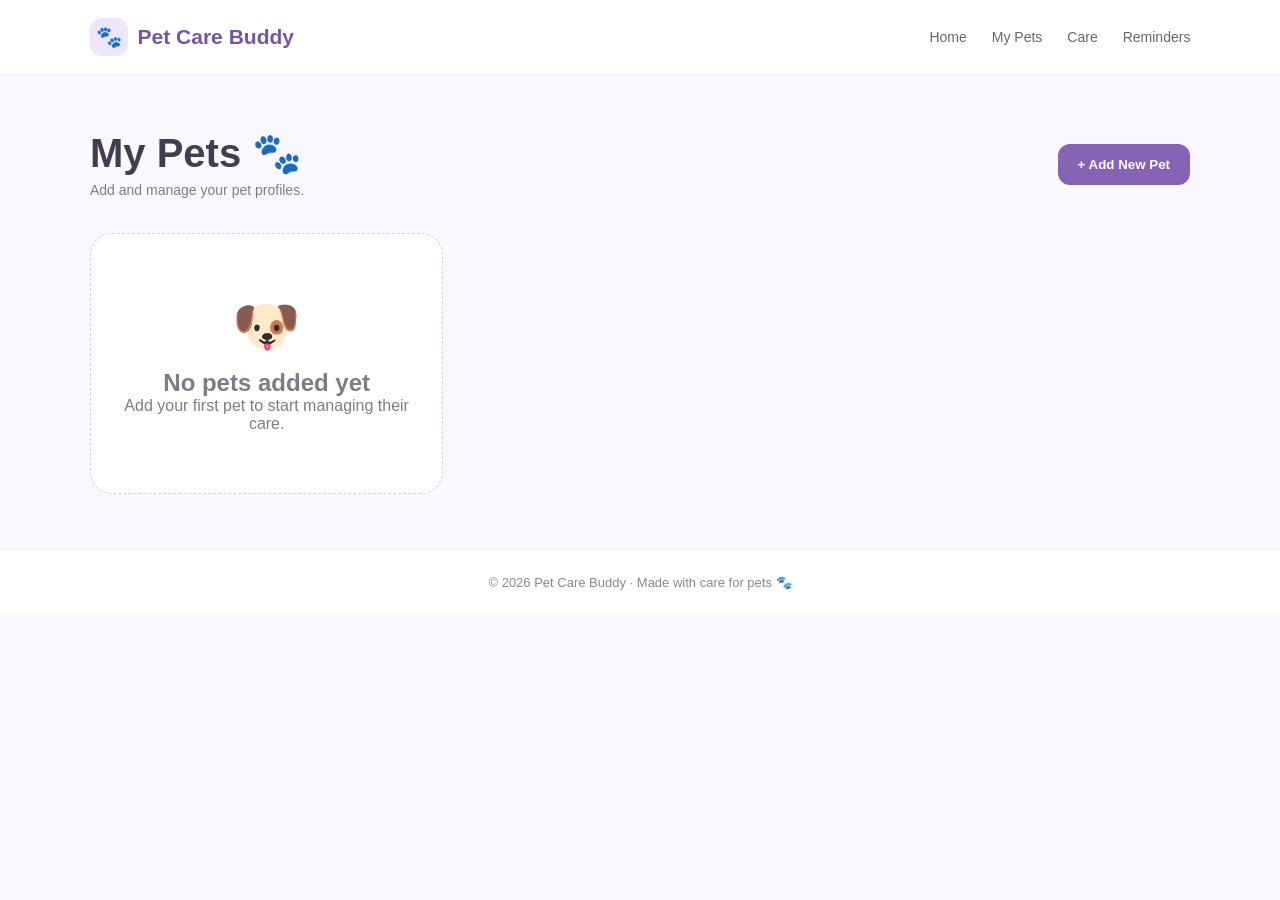
==== care.html @ ac73e5a1 "Create care.html" ====
<!DOCTYPE html>
<html lang="en">
<head>
<meta charset="UTF-8">
<meta name="viewport" content="width=device-width, initial-scale=1.0">
<title>My Pets | Pet Care Buddy</title>

<style>
*{box-sizing:border-box;margin:0;padding:0;font-family:Arial,sans-serif}

body{
  background:#faf8ff;
  color:#514b5f;
}

header{
  padding:18px 7%;
  background:white;
  border-bottom:1px solid #eee8fa;
  display:flex;
  align-items:center;
  justify-content:space-between;
}

.logo{
  display:flex;
  align-items:center;
  gap:10px;
  color:#7655a8;
  font-size:21px;
  font-weight:700;
}

.logo-icon{
  width:38px;
  height:38px;
  border-radius:12px;
  background:#eee5ff;
  display:flex;
  align-items:center;
  justify-content:center;
}

nav{
  display:flex;
  gap:25px;
}

nav a{
  text-decoration:none;
  color:#696272;
  font-size:14px;
}

.container{
  width:86%;
  max-width:1100px;
  margin:auto;
  padding:55px 0;
}

.top{
  display:flex;
  justify-content:space-between;
  align-items:center;
  margin-bottom:35px;
  gap:20px;
}

h1{
  color:#443c50;
  font-size:40px;
}

.subtitle{
  color:#817a88;
  margin-top:5px;
  font-size:14px;
}

.add-btn{
  border:0;
  background:#8664b5;
  color:white;
  padding:13px 20px;
  border-radius:12px;
  font-weight:600;
  cursor:pointer;
}

.add-btn:hover{
  background:#7655a8;
}

.pets{
  display:grid;
  grid-template-columns:repeat(3,1fr);
  gap:20px;
}

.pet-card{
  background:white;
  border:1px solid #eee8f7;
  border-radius:22px;
  padding:20px;
  box-shadow:0 5px 18px rgba(91,67,120,.04);
}

.pet-photo{
  height:180px;
  border-radius:17px;
  background:#eee5ff;
  display:flex;
  align-items:center;
  justify-content:center;
  font-size:80px;
  margin-bottom:17px;
}

.pet-card h2{
  color:#4c4555;
  font-size:21px;
}

.pet-info{
  color:#817a88;
  font-size:13px;
  margin:5px 0 15px;
}

.view{
  width:100%;
  border:0;
  background:#f1ebfb;
  color:#7655a8;
  padding:11px;
  border-radius:10px;
  font-weight:600;
  cursor:pointer;
}

.view:hover{
  background:#e8def7;
}

.empty{
  text-align:center;
  background:white;
  border:1px dashed #d8cbea;
  border-radius:22px;
  padding:60px 20px;
  color:#817a88;
}

.empty span{
  font-size:55px;
  display:block;
  margin-bottom:10px;
}

.modal{
  display:none;
  position:fixed;
  inset:0;
  background:rgba(54,42,67,.35);
  align-items:center;
  justify-content:center;
  padding:20px;
}

.modal-box{
  width:100%;
  max-width:450px;
  background:white;
  border-radius:24px;
  padding:28px;
}

.modal-box h2{
  color:#443c50;
  margin-bottom:20px;
}

input,select{
  width:100%;
  padding:12px;
  margin-bottom:13px;
  border:1px solid #ded4ef;
  border-radius:10px;
  outline:none;
  color:#514b5f;
}

.save{
  width:100%;
  border:0;
  padding:13px;
  border-radius:11px;
  background:#8664b5;
  color:white;
  font-weight:600;
  cursor:pointer;
}

.close{
  width:100%;
  margin-top:8px;
  padding:11px;
  border:0;
  background:#f3eef9;
  color:#7655a8;
  border-radius:10px;
  cursor:pointer;
}

footer{
  text-align:center;
  padding:25px;
  background:white;
  border-top:1px solid #eee8f7;
  color:#8b8492;
  font-size:13px;
}

@media(max-width:800px){
  nav{display:none}
  .pets{grid-template-columns:repeat(2,1fr)}
}

@media(max-width:550px){
  .container{width:90%}
  .top{flex-direction:column;align-items:flex-start}
  .add-btn{width:100%}
  .pets{grid-template-columns:1fr}
  h1{font-size:32px}
}
</style>
</head>

<body>

<header>
  <div class="logo">
    <div class="logo-icon">🐾</div>
    Pet Care Buddy
  </div>

  <nav>
    <a href="index.html">Home</a>
    <a href="my-pet.html">My Pets</a>
    <a href="care.html">Care</a>
    <a href="reminders.html">Reminders</a>
  </nav>
</header>

<main class="container">

  <div class="top">
    <div>
      <h1>My Pets 🐾</h1>
      <p class="subtitle">Add and manage your pet profiles.</p>
    </div>

    <button class="add-btn" onclick="openModal()">
      + Add New Pet
    </button>
  </div>

  <div id="pets" class="pets"></div>

</main>

<footer>
  © 2026 Pet Care Buddy · Made with care for pets 🐾
</footer>

<div class="modal" id="modal">

  <div class="modal-box">

    <h2>Add New Pet 🐾</h2>

    <input id="name" type="text" placeholder="Pet name">

    <select id="type">
      <option value="">Select pet type</option>
      <option>Dog</option>
      <option>Cat</option>
      <option>Rabbit</option>
      <option>Bird</option>
      <option>Other</option>
    </select>

    <input id="breed" type="text" placeholder="Breed">

    <input id="age" type="number" placeholder="Age">

    <select id="gender">
      <option value="">Select gender</option>
      <option>Male</option>
      <option>Female</option>
    </select>

    <button class="save" onclick="savePet()">Save Pet</button>
    <button class="close" onclick="closeModal()">Cancel</button>

  </div>

</div>

<script>

function openModal(){
  document.getElementById("modal").style.display="flex";
}

function closeModal(){
  document.getElementById("modal").style.display="none";
}

function savePet(){

  const name=document.getElementById("name").value.trim();
  const type=document.getElementById("type").value;
  const breed=document.getElementById("breed").value.trim();
  const age=document.getElementById("age").value;
  const gender=document.getElementById("gender").value;

  if(!name || !type || !age || !gender){
    alert("Please fill the required details.");
    return;
  }

  const pet={
    name,
    type,
    breed,
    age,
    gender
  };

  let pets=JSON.parse(localStorage.getItem("pets")) || [];

  pets.push(pet);

  localStorage.setItem("pets",JSON.stringify(pets));

  closeModal();

  document.getElementById("name").value="";
  document.getElementById("type").value="";
  document.getElementById("breed").value="";
  document.getElementById("age").value="";
  document.getElementById("gender").value="";

  showPets();
}

function showPets(){

  const container=document.getElementById("pets");

  const pets=JSON.parse(localStorage.getItem("pets")) || [];

  container.innerHTML="";

  if(pets.length===0){

    container.innerHTML=`
      <div class="empty">
        <span>🐶</span>
        <h2>No pets added yet</h2>
        <p>Add your first pet to start managing their care.</p>
      </div>
    `;

    return;
  }

  pets.forEach((pet,index)=>{

    let emoji="🐾";

    if(pet.type==="Dog") emoji="🐶";
    if(pet.type==="Cat") emoji="🐱";
    if(pet.type==="Rabbit") emoji="🐰";
    if(pet.type==="Bird") emoji="🐦";

    container.innerHTML+=`
      <div class="pet-card">
        <div class="pet-photo">${emoji}</div>
        <h2>${pet.name}</h2>
        <p class="pet-info">
          ${pet.breed || pet.type} · ${pet.age} ${pet.age==1?"Year":"Years"} · ${pet.gender}
        </p>
        <button class="view" onclick="viewPet(${index})">
          View Profile →
        </button>
      </div>
    `;

  });
}

function viewPet(index){

  const pets=JSON.parse(localStorage.getItem("pets")) || [];
  const pet=pets[index];

  alert(
    "Pet Profile\n\n"+
    "Name: "+pet.name+"\n"+
    "Type: "+pet.type+"\n"+
    "Breed: "+(pet.breed || "Not added")+"\n"+
    "Age: "+pet.age+"\n"+
    "Gender: "+pet.gender
  );
}

showPets();

</script>

</body>
</html>
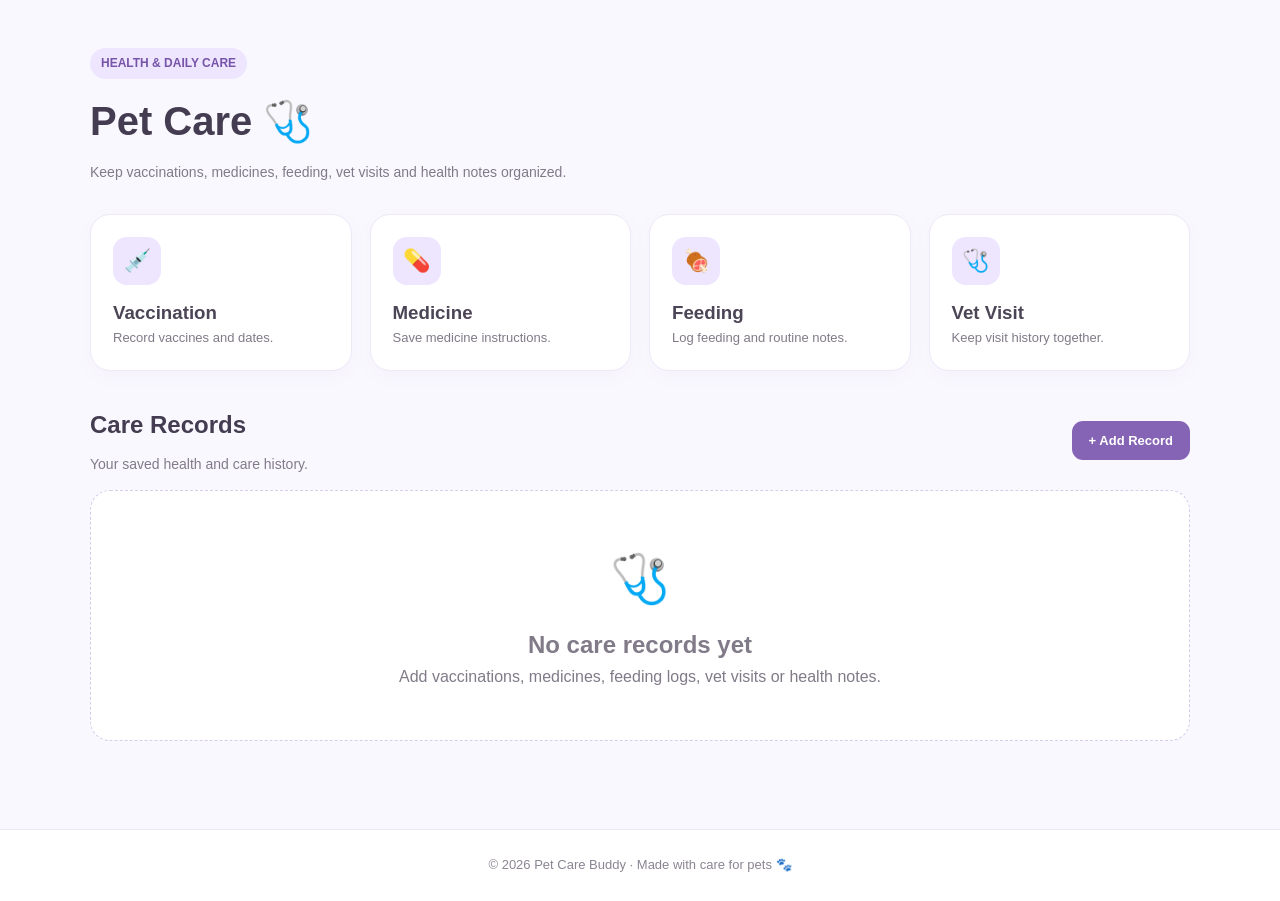
==== commit 2bf11f82: "Replace duplicate Care page with functional care records" ====
--- a/care.html
+++ b/care.html
@@ -1,425 +1 @@
-<!DOCTYPE html>
-<html lang="en">
-<head>
-<meta charset="UTF-8">
-<meta name="viewport" content="width=device-width, initial-scale=1.0">
-<title>My Pets | Pet Care Buddy</title>
-
-<style>
-*{box-sizing:border-box;margin:0;padding:0;font-family:Arial,sans-serif}
-
-body{
-  background:#faf8ff;
-  color:#514b5f;
-}
-
-header{
-  padding:18px 7%;
-  background:white;
-  border-bottom:1px solid #eee8fa;
-  display:flex;
-  align-items:center;
-  justify-content:space-between;
-}
-
-.logo{
-  display:flex;
-  align-items:center;
-  gap:10px;
-  color:#7655a8;
-  font-size:21px;
-  font-weight:700;
-}
-
-.logo-icon{
-  width:38px;
-  height:38px;
-  border-radius:12px;
-  background:#eee5ff;
-  display:flex;
-  align-items:center;
-  justify-content:center;
-}
-
-nav{
-  display:flex;
-  gap:25px;
-}
-
-nav a{
-  text-decoration:none;
-  color:#696272;
-  font-size:14px;
-}
-
-.container{
-  width:86%;
-  max-width:1100px;
-  margin:auto;
-  padding:55px 0;
-}
-
-.top{
-  display:flex;
-  justify-content:space-between;
-  align-items:center;
-  margin-bottom:35px;
-  gap:20px;
-}
-
-h1{
-  color:#443c50;
-  font-size:40px;
-}
-
-.subtitle{
-  color:#817a88;
-  margin-top:5px;
-  font-size:14px;
-}
-
-.add-btn{
-  border:0;
-  background:#8664b5;
-  color:white;
-  padding:13px 20px;
-  border-radius:12px;
-  font-weight:600;
-  cursor:pointer;
-}
-
-.add-btn:hover{
-  background:#7655a8;
-}
-
-.pets{
-  display:grid;
-  grid-template-columns:repeat(3,1fr);
-  gap:20px;
-}
-
-.pet-card{
-  background:white;
-  border:1px solid #eee8f7;
-  border-radius:22px;
-  padding:20px;
-  box-shadow:0 5px 18px rgba(91,67,120,.04);
-}
-
-.pet-photo{
-  height:180px;
-  border-radius:17px;
-  background:#eee5ff;
-  display:flex;
-  align-items:center;
-  justify-content:center;
-  font-size:80px;
-  margin-bottom:17px;
-}
-
-.pet-card h2{
-  color:#4c4555;
-  font-size:21px;
-}
-
-.pet-info{
-  color:#817a88;
-  font-size:13px;
-  margin:5px 0 15px;
-}
-
-.view{
-  width:100%;
-  border:0;
-  background:#f1ebfb;
-  color:#7655a8;
-  padding:11px;
-  border-radius:10px;
-  font-weight:600;
-  cursor:pointer;
-}
-
-.view:hover{
-  background:#e8def7;
-}
-
-.empty{
-  text-align:center;
-  background:white;
-  border:1px dashed #d8cbea;
-  border-radius:22px;
-  padding:60px 20px;
-  color:#817a88;
-}
-
-.empty span{
-  font-size:55px;
-  display:block;
-  margin-bottom:10px;
-}
-
-.modal{
-  display:none;
-  position:fixed;
-  inset:0;
-  background:rgba(54,42,67,.35);
-  align-items:center;
-  justify-content:center;
-  padding:20px;
-}
-
-.modal-box{
-  width:100%;
-  max-width:450px;
-  background:white;
-  border-radius:24px;
-  padding:28px;
-}
-
-.modal-box h2{
-  color:#443c50;
-  margin-bottom:20px;
-}
-
-input,select{
-  width:100%;
-  padding:12px;
-  margin-bottom:13px;
-  border:1px solid #ded4ef;
-  border-radius:10px;
-  outline:none;
-  color:#514b5f;
-}
-
-.save{
-  width:100%;
-  border:0;
-  padding:13px;
-  border-radius:11px;
-  background:#8664b5;
-  color:white;
-  font-weight:600;
-  cursor:pointer;
-}
-
-.close{
-  width:100%;
-  margin-top:8px;
-  padding:11px;
-  border:0;
-  background:#f3eef9;
-  color:#7655a8;
-  border-radius:10px;
-  cursor:pointer;
-}
-
-footer{
-  text-align:center;
-  padding:25px;
-  background:white;
-  border-top:1px solid #eee8f7;
-  color:#8b8492;
-  font-size:13px;
-}
-
-@media(max-width:800px){
-  nav{display:none}
-  .pets{grid-template-columns:repeat(2,1fr)}
-}
-
-@media(max-width:550px){
-  .container{width:90%}
-  .top{flex-direction:column;align-items:flex-start}
-  .add-btn{width:100%}
-  .pets{grid-template-columns:1fr}
-  h1{font-size:32px}
-}
-</style>
-</head>
-
-<body>
-
-<header>
-  <div class="logo">
-    <div class="logo-icon">🐾</div>
-    Pet Care Buddy
-  </div>
-
-  <nav>
-    <a href="index.html">Home</a>
-    <a href="my-pet.html">My Pets</a>
-    <a href="care.html">Care</a>
-    <a href="reminders.html">Reminders</a>
-  </nav>
-</header>
-
-<main class="container">
-
-  <div class="top">
-    <div>
-      <h1>My Pets 🐾</h1>
-      <p class="subtitle">Add and manage your pet profiles.</p>
-    </div>
-
-    <button class="add-btn" onclick="openModal()">
-      + Add New Pet
-    </button>
-  </div>
-
-  <div id="pets" class="pets"></div>
-
-</main>
-
-<footer>
-  © 2026 Pet Care Buddy · Made with care for pets 🐾
-</footer>
-
-<div class="modal" id="modal">
-
-  <div class="modal-box">
-
-    <h2>Add New Pet 🐾</h2>
-
-    <input id="name" type="text" placeholder="Pet name">
-
-    <select id="type">
-      <option value="">Select pet type</option>
-      <option>Dog</option>
-      <option>Cat</option>
-      <option>Rabbit</option>
-      <option>Bird</option>
-      <option>Other</option>
-    </select>
-
-    <input id="breed" type="text" placeholder="Breed">
-
-    <input id="age" type="number" placeholder="Age">
-
-    <select id="gender">
-      <option value="">Select gender</option>
-      <option>Male</option>
-      <option>Female</option>
-    </select>
-
-    <button class="save" onclick="savePet()">Save Pet</button>
-    <button class="close" onclick="closeModal()">Cancel</button>
-
-  </div>
-
-</div>
-
-<script>
-
-function openModal(){
-  document.getElementById("modal").style.display="flex";
-}
-
-function closeModal(){
-  document.getElementById("modal").style.display="none";
-}
-
-function savePet(){
-
-  const name=document.getElementById("name").value.trim();
-  const type=document.getElementById("type").value;
-  const breed=document.getElementById("breed").value.trim();
-  const age=document.getElementById("age").value;
-  const gender=document.getElementById("gender").value;
-
-  if(!name || !type || !age || !gender){
-    alert("Please fill the required details.");
-    return;
-  }
-
-  const pet={
-    name,
-    type,
-    breed,
-    age,
-    gender
-  };
-
-  let pets=JSON.parse(localStorage.getItem("pets")) || [];
-
-  pets.push(pet);
-
-  localStorage.setItem("pets",JSON.stringify(pets));
-
-  closeModal();
-
-  document.getElementById("name").value="";
-  document.getElementById("type").value="";
-  document.getElementById("breed").value="";
-  document.getElementById("age").value="";
-  document.getElementById("gender").value="";
-
-  showPets();
-}
-
-function showPets(){
-
-  const container=document.getElementById("pets");
-
-  const pets=JSON.parse(localStorage.getItem("pets")) || [];
-
-  container.innerHTML="";
-
-  if(pets.length===0){
-
-    container.innerHTML=`
-      <div class="empty">
-        <span>🐶</span>
-        <h2>No pets added yet</h2>
-        <p>Add your first pet to start managing their care.</p>
-      </div>
-    `;
-
-    return;
-  }
-
-  pets.forEach((pet,index)=>{
-
-    let emoji="🐾";
-
-    if(pet.type==="Dog") emoji="🐶";
-    if(pet.type==="Cat") emoji="🐱";
-    if(pet.type==="Rabbit") emoji="🐰";
-    if(pet.type==="Bird") emoji="🐦";
-
-    container.innerHTML+=`
-      <div class="pet-card">
-        <div class="pet-photo">${emoji}</div>
-        <h2>${pet.name}</h2>
-        <p class="pet-info">
-          ${pet.breed || pet.type} · ${pet.age} ${pet.age==1?"Year":"Years"} · ${pet.gender}
-        </p>
-        <button class="view" onclick="viewPet(${index})">
-          View Profile →
-        </button>
-      </div>
-    `;
-
-  });
-}
-
-function viewPet(index){
-
-  const pets=JSON.parse(localStorage.getItem("pets")) || [];
-  const pet=pets[index];
-
-  alert(
-    "Pet Profile\n\n"+
-    "Name: "+pet.name+"\n"+
-    "Type: "+pet.type+"\n"+
-    "Breed: "+(pet.breed || "Not added")+"\n"+
-    "Age: "+pet.age+"\n"+
-    "Gender: "+pet.gender
-  );
-}
-
-showPets();
-
-</script>
-
-</body>
-</html>
+<!doctype html><html lang="en"><head><meta charset="utf-8"><meta name="viewport" content="width=device-width,initial-scale=1"><title>Pet Care | Pet Care Buddy</title><link rel="stylesheet" href="app.css"></head><body><script>document.write(nav('care'))</script><main class="container"><div style="margin-bottom:30px"><span class="eyebrow">HEALTH & DAILY CARE</span><h1 class="section-title" style="font-size:40px;margin-top:10px">Pet Care 🩺</h1><p class="section-sub">Keep vaccinations, medicines, feeding, vet visits and health notes organized.</p></div><div class="grid grid-4" style="margin-bottom:25px"><div class="card"><div class="icon">💉</div><h3>Vaccination</h3><p class="muted">Record vaccines and dates.</p></div><div class="card"><div class="icon">💊</div><h3>Medicine</h3><p class="muted">Save medicine instructions.</p></div><div class="card"><div class="icon">🍖</div><h3>Feeding</h3><p class="muted">Log feeding and routine notes.</p></div><div class="card"><div class="icon">🩺</div><h3>Vet Visit</h3><p class="muted">Keep visit history together.</p></div></div><div style="display:flex;justify-content:space-between;align-items:center;gap:15px;margin:35px 0 15px"><div><h2 class="section-title" style="font-size:24px">Care Records</h2><p class="section-sub">Your saved health and care history.</p></div><button class="primary" onclick="openAddCare()">+ Add Record</button></div><div id="careRecords" class="grid"></div></main><div id="careModal" class="modal"><div class="modal-box"><h2>Care Record</h2><div id="careModalContent"></div></div></div><script src="app.js"></script><script>renderCare()</script><script>document.write(footer())</script></body></html>
--- a/app.css
+++ b/app.css
@@ -0,0 +1 @@
+*{box-sizing:border-box;margin:0;padding:0}body{font-family:Arial,sans-serif;background:#faf8ff;color:#514b5f;line-height:1.6}a{text-decoration:none;color:inherit}header{position:sticky;top:0;z-index:50;padding:15px 6%;background:rgba(255,255,255,.96);backdrop-filter:blur(10px);border-bottom:1px solid #eee8fa;display:flex;align-items:center;justify-content:space-between;gap:20px}.logo{display:flex;align-items:center;gap:10px;color:#7655a8;font-size:20px;font-weight:700}.logo-icon{width:38px;height:38px;border-radius:12px;background:#eee5ff;display:grid;place-items:center}.nav{display:flex;gap:18px;flex-wrap:wrap}.nav a{font-size:13px;color:#696272;padding:7px 9px;border-radius:9px}.nav a:hover,.nav a.active{background:#eee5ff;color:#7655a8}.container{width:88%;max-width:1100px;margin:auto;padding:48px 0}.hero{padding:70px 0}.eyebrow{display:inline-block;padding:6px 11px;border-radius:30px;background:#eee5ff;color:#7655a8;font-size:12px;font-weight:700}.hero h1{font-size:clamp(38px,6vw,64px);line-height:1.08;color:#433b50;margin:16px 0}.hero h1 span{color:#8664b5}.hero p{max-width:650px;color:#777080;font-size:16px}.buttons{display:flex;gap:12px;flex-wrap:wrap;margin-top:25px}.btn,button{border:0;cursor:pointer;font-weight:700;border-radius:11px;padding:12px 17px;font-size:13px}.primary{background:#8664b5;color:#fff}.secondary{background:#fff;color:#7655a8;border:1px solid #ded4ef}.danger{background:#f8eeee;color:#a25b68}.section{padding:55px 0}.section-title{color:#443c50;font-size:30px;margin-bottom:8px}.section-sub{color:#817a88;font-size:14px}.grid{display:grid;gap:18px}.grid-2{grid-template-columns:repeat(2,1fr)}.grid-3{grid-template-columns:repeat(3,1fr)}.grid-4{grid-template-columns:repeat(4,1fr)}.card{background:#fff;border:1px solid #eee8f7;border-radius:20px;padding:22px;box-shadow:0 5px 18px rgba(91,67,120,.04)}.card h2,.card h3{color:#4c4555}.icon{width:48px;height:48px;border-radius:14px;background:#eee5ff;display:grid;place-items:center;font-size:22px;margin-bottom:13px}.muted{color:#817a88;font-size:13px}.stat{font-size:30px;font-weight:800;color:#8664b5}.label{font-size:12px;color:#817a88}.empty{text-align:center;border:1px dashed #d8cbea;border-radius:20px;padding:50px 20px;color:#817a88;background:#fff}.empty .big{font-size:48px;display:block;margin-bottom:8px}.pet-photo,.avatar{background:#eee5ff;border-radius:18px;display:grid;place-items:center;font-size:72px;min-height:170px;margin-bottom:15px}.actions{display:flex;gap:8px;flex-wrap:wrap;margin-top:15px}.actions button{flex:1}.input,select,textarea{width:100%;padding:12px;border:1px solid #ded4ef;border-radius:11px;background:#fff;color:#514b5f;margin:5px 0 14px;outline:none}.input:focus,select:focus,textarea:focus{border-color:#a98bca}label{font-size:12px;font-weight:700;color:#5b5364}.modal{display:none;position:fixed;inset:0;background:rgba(54,42,67,.4);z-index:100;align-items:center;justify-content:center;padding:18px}.modal.show{display:flex}.modal-box{width:100%;max-width:500px;max-height:90vh;overflow:auto;background:#fff;border-radius:22px;padding:25px}.modal-box h2{color:#443c50;margin-bottom:16px}.table-wrap{overflow:auto}.table{width:100%;border-collapse:collapse;font-size:13px}.table th,.table td{text-align:left;padding:12px;border-bottom:1px solid #eee8f7}.table th{color:#7655a8;font-size:11px;text-transform:uppercase}.badge{display:inline-block;padding:5px 9px;border-radius:20px;background:#eee5ff;color:#7655a8;font-size:11px;font-weight:700}.record{display:flex;align-items:center;justify-content:space-between;gap:15px}.record-main{display:flex;align-items:center;gap:13px}.record-icon{width:44px;height:44px;border-radius:13px;background:#eee5ff;display:grid;place-items:center;font-size:20px}.tip{background:#eee5ff;border-radius:20px;padding:20px;color:#655b70}.notice{padding:12px 14px;border-radius:11px;background:#f4effc;color:#675477;font-size:13px;margin-bottom:15px}.toast{position:fixed;right:18px;bottom:18px;background:#4c4555;color:#fff;padding:12px 16px;border-radius:11px;z-index:200;display:none;font-size:13px}.toast.show{display:block}footer{text-align:center;padding:25px;background:#fff;border-top:1px solid #eee8f7;color:#8b8492;font-size:13px;margin-top:40px}@media(max-width:850px){.grid-4{grid-template-columns:repeat(2,1fr)}.grid-3{grid-template-columns:repeat(2,1fr)}.nav{display:none}}@media(max-width:600px){.container{width:90%;padding:35px 0}.grid-2,.grid-3,.grid-4{grid-template-columns:1fr}.hero{padding:45px 0}.hero h1{font-size:42px}.record{align-items:flex-start;flex-direction:column}.actions button{flex:none}.pet-photo,.avatar{min-height:140px}.top-mobile{flex-direction:column!important;align-items:stretch!important}}
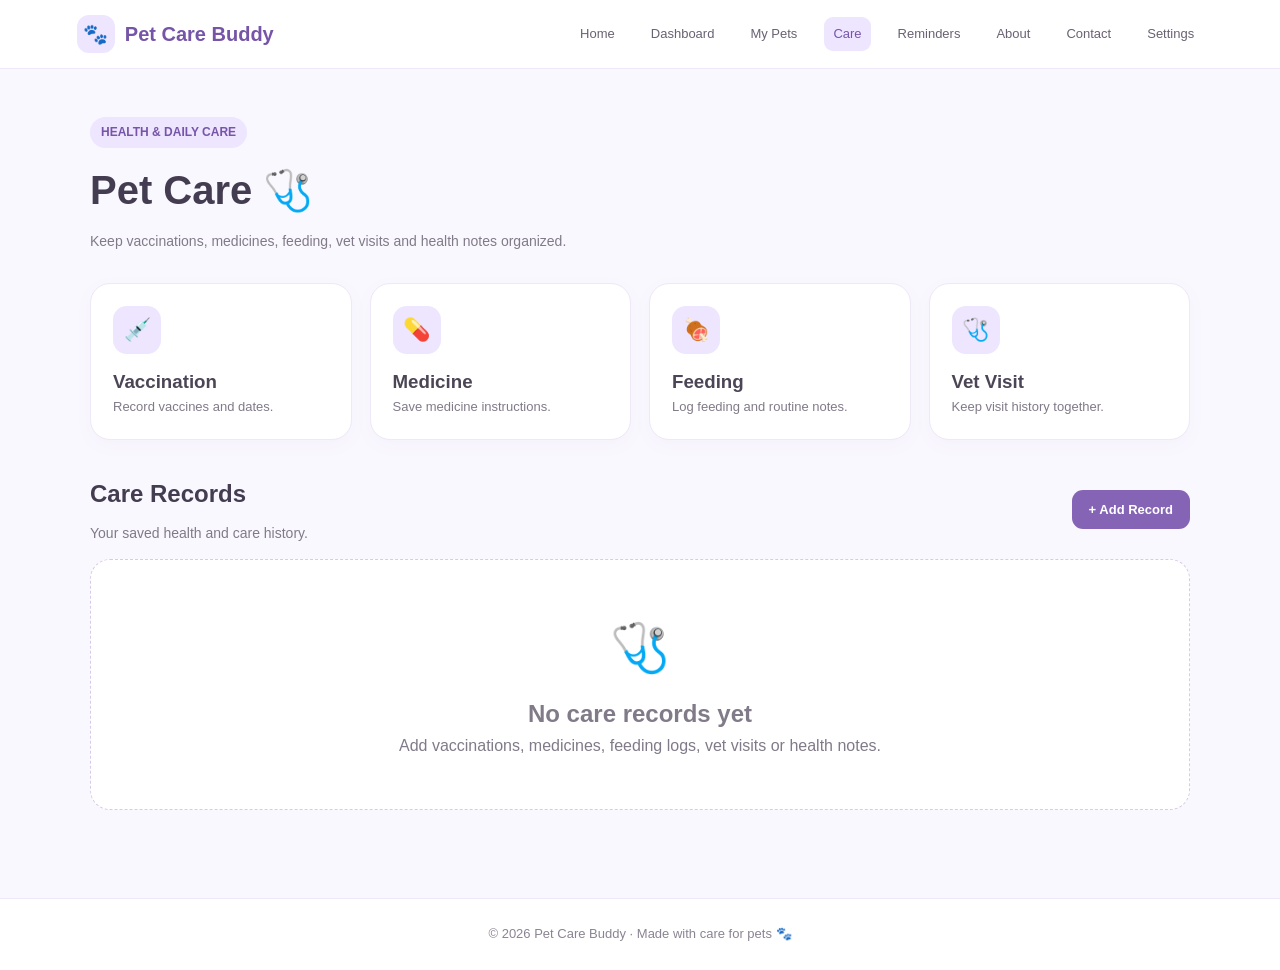
==== commit a74ac2c1: "Fix shared script loading on Care" ====
--- a/care.html
+++ b/care.html
@@ -1 +1 @@
-<!doctype html><html lang="en"><head><meta charset="utf-8"><meta name="viewport" content="width=device-width,initial-scale=1"><title>Pet Care | Pet Care Buddy</title><link rel="stylesheet" href="app.css"></head><body><script>document.write(nav('care'))</script><main class="container"><div style="margin-bottom:30px"><span class="eyebrow">HEALTH & DAILY CARE</span><h1 class="section-title" style="font-size:40px;margin-top:10px">Pet Care 🩺</h1><p class="section-sub">Keep vaccinations, medicines, feeding, vet visits and health notes organized.</p></div><div class="grid grid-4" style="margin-bottom:25px"><div class="card"><div class="icon">💉</div><h3>Vaccination</h3><p class="muted">Record vaccines and dates.</p></div><div class="card"><div class="icon">💊</div><h3>Medicine</h3><p class="muted">Save medicine instructions.</p></div><div class="card"><div class="icon">🍖</div><h3>Feeding</h3><p class="muted">Log feeding and routine notes.</p></div><div class="card"><div class="icon">🩺</div><h3>Vet Visit</h3><p class="muted">Keep visit history together.</p></div></div><div style="display:flex;justify-content:space-between;align-items:center;gap:15px;margin:35px 0 15px"><div><h2 class="section-title" style="font-size:24px">Care Records</h2><p class="section-sub">Your saved health and care history.</p></div><button class="primary" onclick="openAddCare()">+ Add Record</button></div><div id="careRecords" class="grid"></div></main><div id="careModal" class="modal"><div class="modal-box"><h2>Care Record</h2><div id="careModalContent"></div></div></div><script src="app.js"></script><script>renderCare()</script><script>document.write(footer())</script></body></html>+<!doctype html><html lang="en"><head><meta charset="utf-8"><meta name="viewport" content="width=device-width,initial-scale=1"><title>Pet Care | Pet Care Buddy</title><link rel="stylesheet" href="app.css"><script src="app.js"></script></head><body><script>document.write(nav('care'))</script><main class="container"><div style="margin-bottom:30px"><span class="eyebrow">HEALTH & DAILY CARE</span><h1 class="section-title" style="font-size:40px;margin-top:10px">Pet Care 🩺</h1><p class="section-sub">Keep vaccinations, medicines, feeding, vet visits and health notes organized.</p></div><div class="grid grid-4" style="margin-bottom:25px"><div class="card"><div class="icon">💉</div><h3>Vaccination</h3><p class="muted">Record vaccines and dates.</p></div><div class="card"><div class="icon">💊</div><h3>Medicine</h3><p class="muted">Save medicine instructions.</p></div><div class="card"><div class="icon">🍖</div><h3>Feeding</h3><p class="muted">Log feeding and routine notes.</p></div><div class="card"><div class="icon">🩺</div><h3>Vet Visit</h3><p class="muted">Keep visit history together.</p></div></div><div style="display:flex;justify-content:space-between;align-items:center;gap:15px;margin:35px 0 15px"><div><h2 class="section-title" style="font-size:24px">Care Records</h2><p class="section-sub">Your saved health and care history.</p></div><button class="primary" onclick="openAddCare()">+ Add Record</button></div><div id="careRecords" class="grid"></div></main><div id="careModal" class="modal"><div class="modal-box"><h2>Care Record</h2><div id="careModalContent"></div></div></div><script>renderCare();document.write(footer())</script></body></html>
